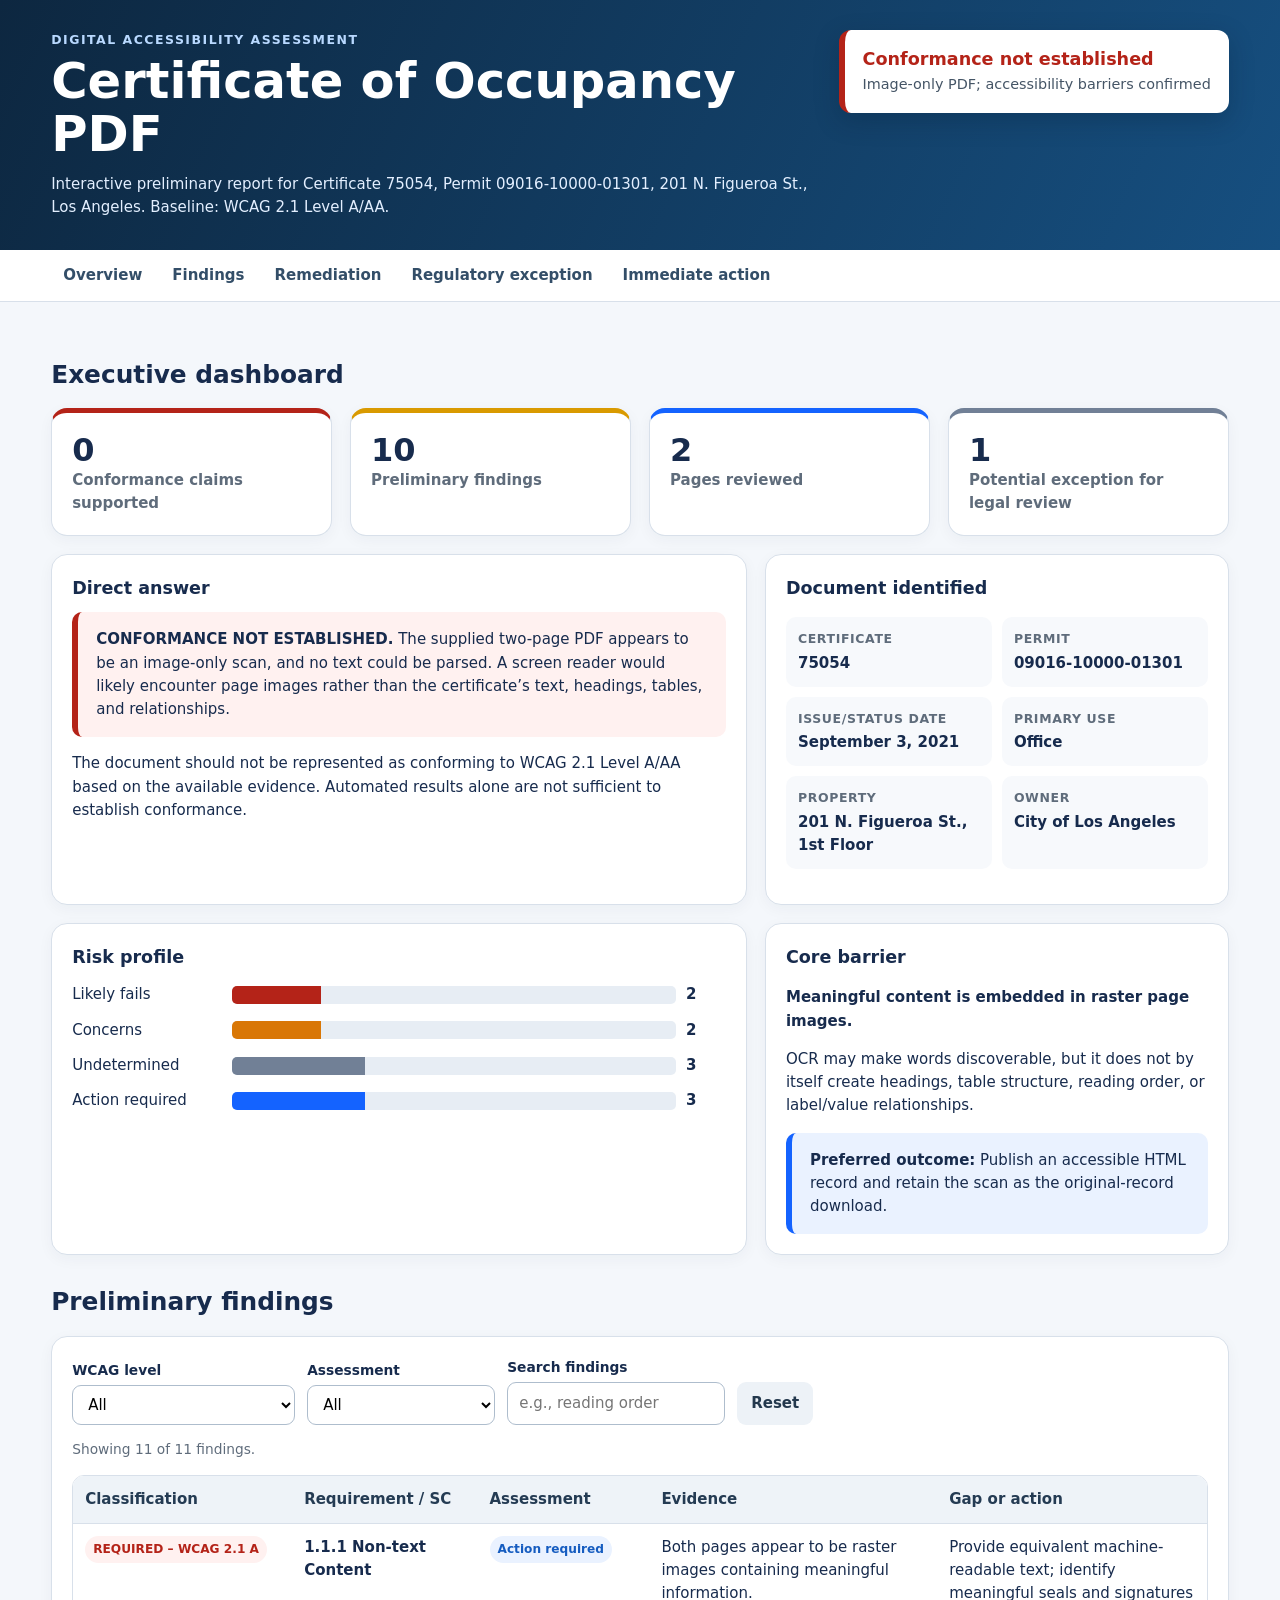
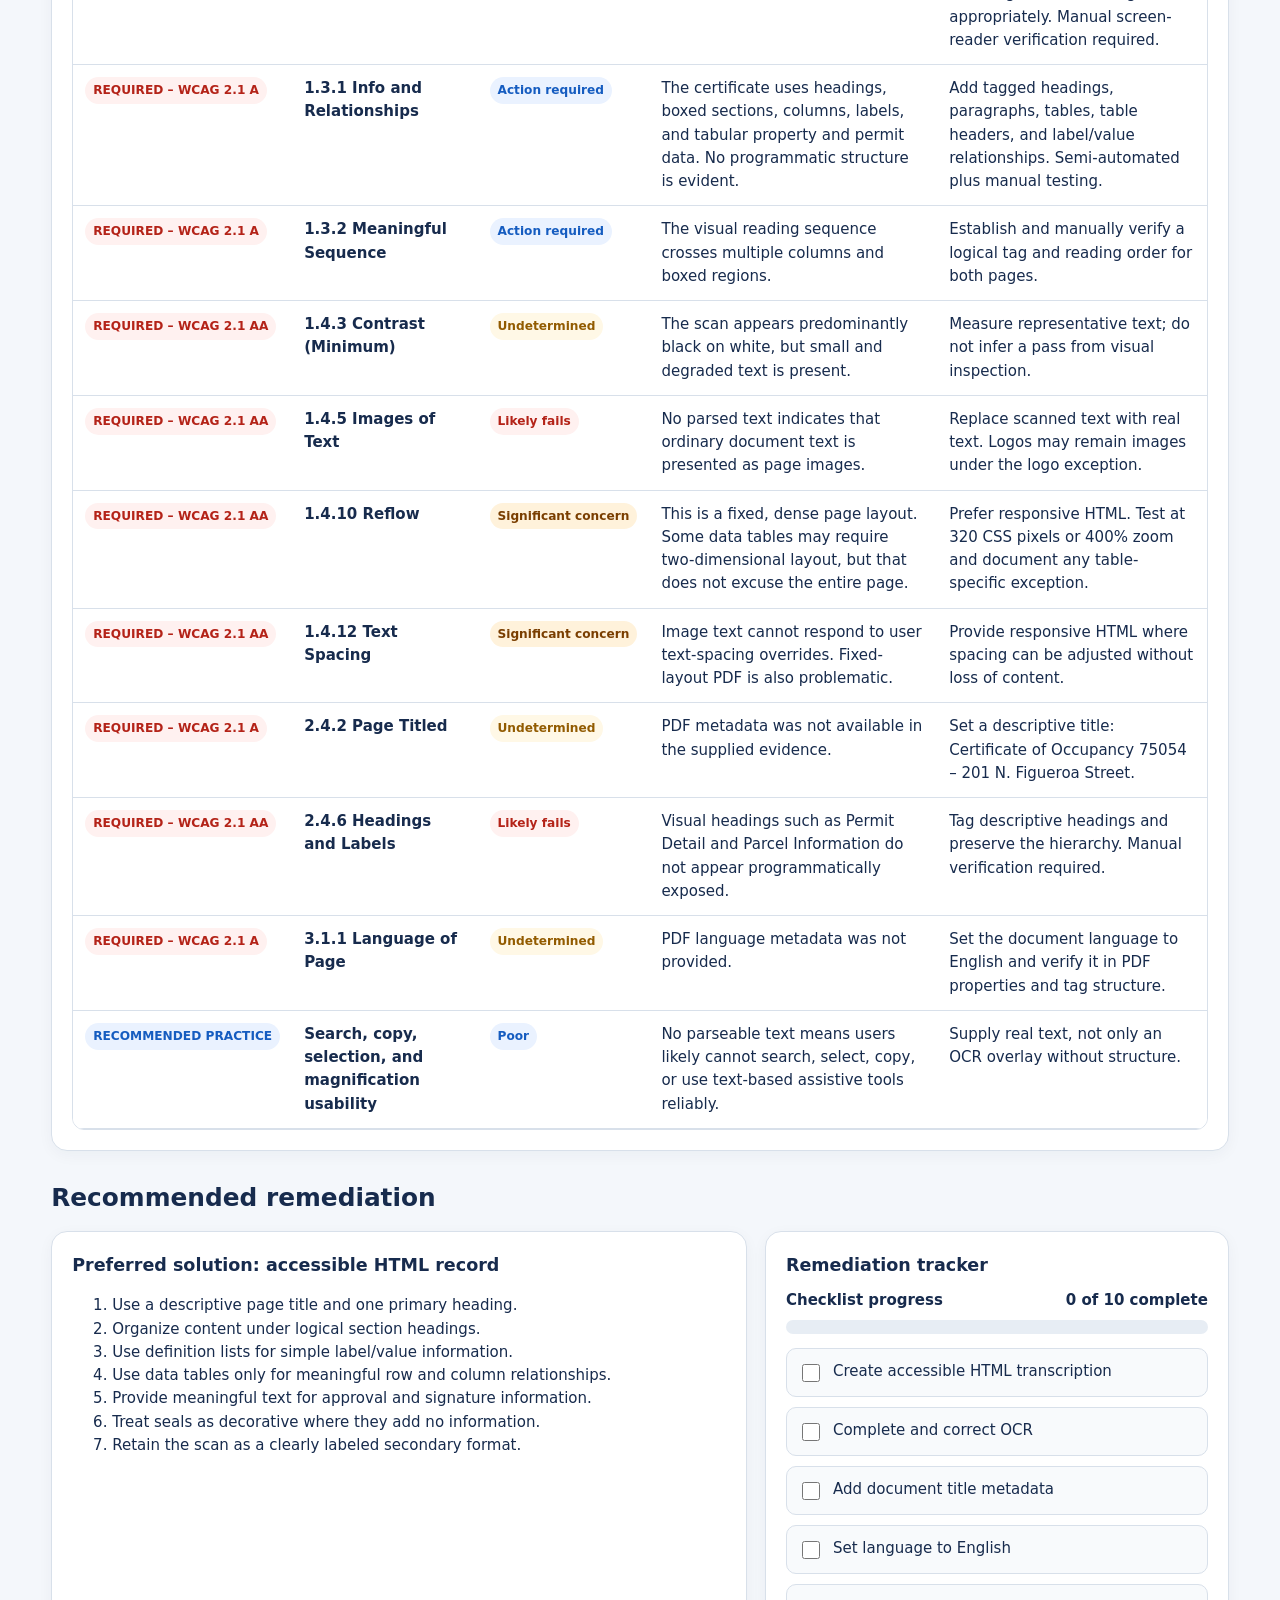
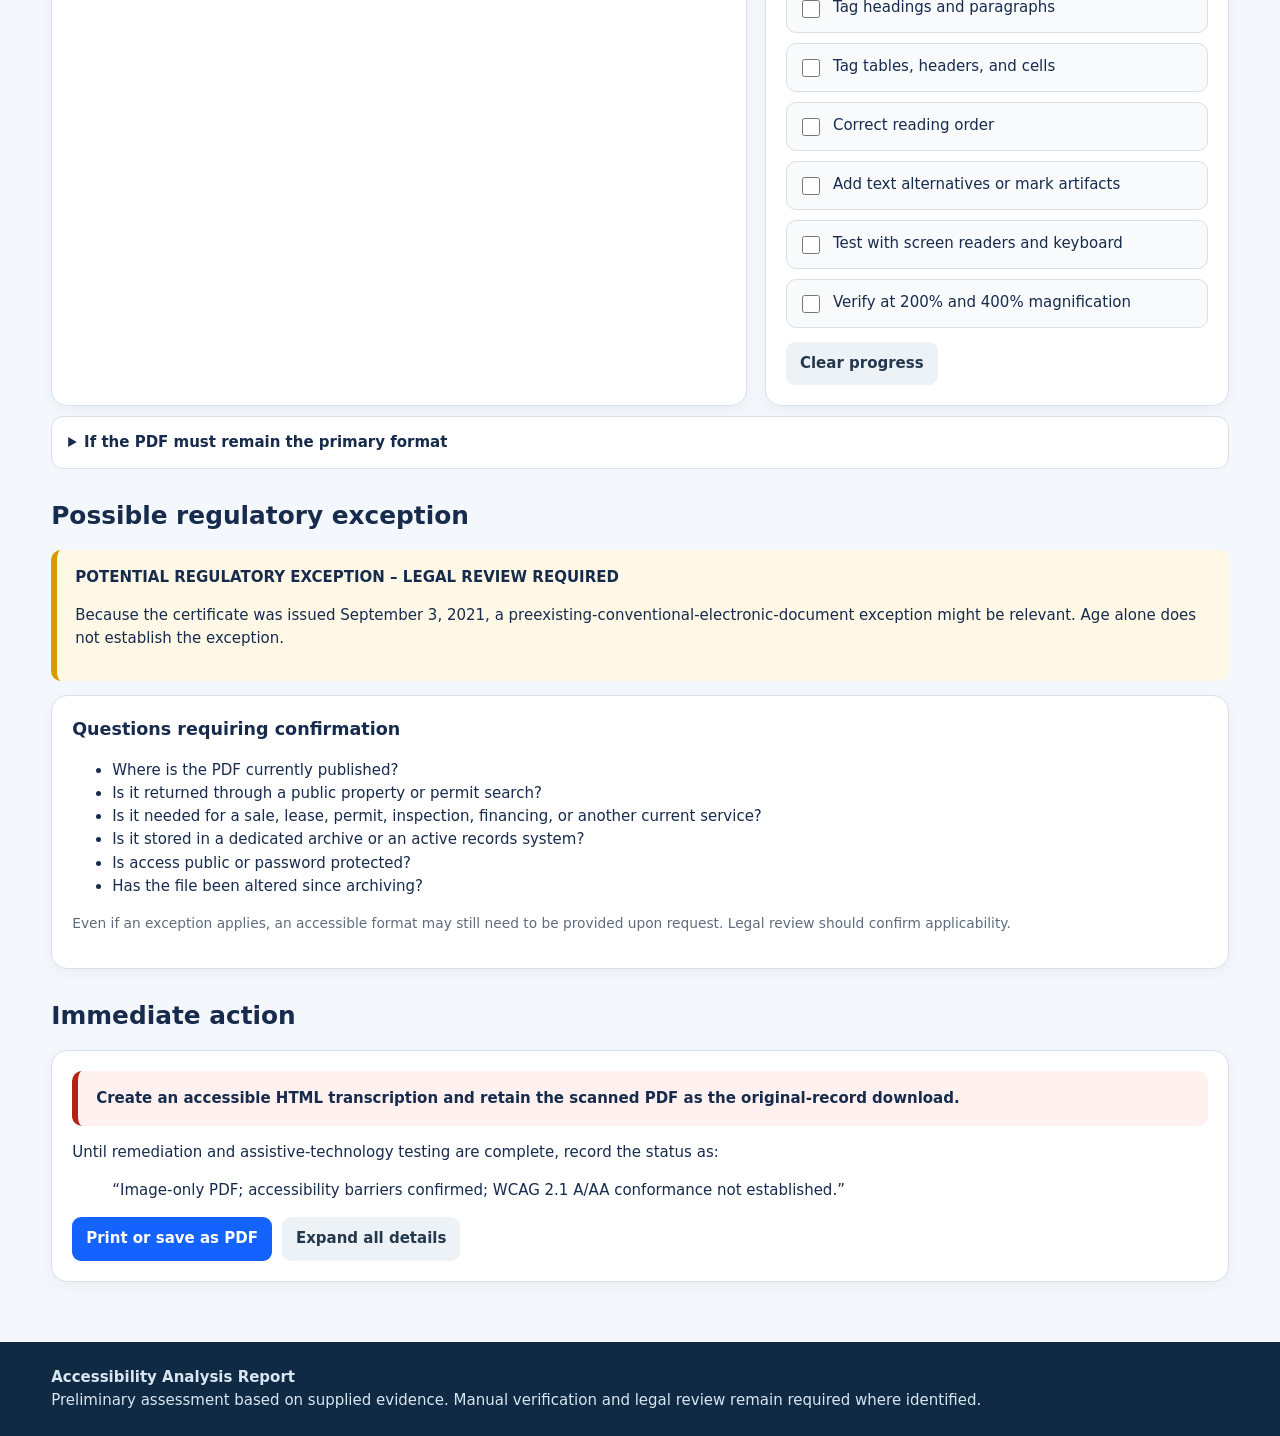
==== accessibility_dashboard.html @ ee46f67f "Add accessibility dashboard HTML template" ====
<!DOCTYPE html>
<html lang="en">
<head>
<meta charset="utf-8">
<meta name="viewport" content="width=device-width, initial-scale=1">
<title>Accessibility Analysis | Certificate of Occupancy 75054</title>
<style>
:root{--navy:#102a43;--blue:#1463ff;--sky:#eaf2ff;--red:#b42318;--redbg:#fff1f0;--amber:#925b00;--amberbg:#fff8e6;--green:#067647;--greenbg:#ecfdf3;--ink:#172b4d;--muted:#5f6c7b;--line:#d8e0ea;--bg:#f4f7fb;--card:#fff;--focus:#ffbf47}
*{box-sizing:border-box}html{scroll-behavior:smooth}body{margin:0;font:15px/1.55 system-ui,-apple-system,"Segoe UI",Roboto,Arial,sans-serif;color:var(--ink);background:var(--bg)}
a{color:var(--blue)}button,select,input{font:inherit}button:focus-visible,select:focus-visible,input:focus-visible,a:focus-visible,summary:focus-visible{outline:3px solid var(--focus);outline-offset:3px}
.skip{position:absolute;left:-9999px;top:8px;background:#fff;padding:10px;z-index:99}.skip:focus{left:8px}
header{background:linear-gradient(115deg,#0d2740,#164f80);color:#fff;padding:30px clamp(18px,4vw,58px)}
.header-grid{display:grid;grid-template-columns:1fr auto;gap:24px;align-items:start;max-width:1400px;margin:auto}.eyebrow{text-transform:uppercase;letter-spacing:.12em;font-weight:700;font-size:.78rem;color:#b9d9ff}h1{font-size:clamp(1.85rem,4vw,3.1rem);line-height:1.08;margin:.35rem 0 .7rem}.subtitle{max-width:820px;color:#e3efff;margin:0}.status{background:#fff;color:var(--red);border-left:6px solid var(--red);border-radius:12px;padding:16px 18px;min-width:270px;box-shadow:0 8px 24px #001a3340}.status strong{display:block;font-size:1.1rem}.status span{color:#455566;font-size:.9rem}
nav{position:sticky;top:0;z-index:10;background:#fff;border-bottom:1px solid var(--line);padding:0 clamp(18px,4vw,58px);overflow:auto;white-space:nowrap}nav .inner{max-width:1400px;margin:auto;display:flex;gap:6px}nav a{display:inline-block;padding:14px 12px;text-decoration:none;font-weight:650;color:#334e68}nav a:hover{background:var(--sky)}
main{max-width:1400px;margin:auto;padding:26px clamp(18px,4vw,58px) 60px}.grid{display:grid;gap:18px}.kpis{grid-template-columns:repeat(4,minmax(0,1fr))}.card{background:var(--card);border:1px solid var(--line);border-radius:16px;padding:20px;box-shadow:0 4px 15px #16324f0b}.kpi .value{font-size:2rem;font-weight:800;line-height:1.1}.kpi .label{color:var(--muted);font-weight:650}.kpi.danger{border-top:5px solid var(--red)}.kpi.warn{border-top:5px solid #d99a00}.kpi.info{border-top:5px solid var(--blue)}.kpi.neutral{border-top:5px solid #718096}
section{scroll-margin-top:70px;margin-top:28px}h2{font-size:1.55rem;margin:0 0 14px}h3{margin:0 0 10px}.two{grid-template-columns:1.2fr .8fr}.meta{display:grid;grid-template-columns:repeat(2,minmax(0,1fr));gap:10px}.meta div{background:#f7f9fc;padding:12px;border-radius:10px}.meta dt{font-size:.78rem;color:var(--muted);text-transform:uppercase;letter-spacing:.05em;font-weight:700}.meta dd{margin:3px 0 0;font-weight:650}
.alert{border-left:6px solid;padding:16px 18px;border-radius:10px}.alert-danger{border-color:var(--red);background:var(--redbg)}.alert-warn{border-color:#d99a00;background:var(--amberbg)}.alert-info{border-color:var(--blue);background:var(--sky)}
.controls{display:flex;gap:12px;flex-wrap:wrap;align-items:end;margin-bottom:14px}.control{display:grid;gap:4px}.control label{font-weight:700;font-size:.86rem}.control select,.control input{border:1px solid #aebdcd;border-radius:9px;padding:9px 11px;background:#fff}.btn{border:0;border-radius:9px;padding:10px 14px;font-weight:700;cursor:pointer}.btn-primary{background:var(--blue);color:#fff}.btn-light{background:#edf2f7;color:#23384d}.btn:hover{filter:brightness(.96)}
.table-wrap{overflow:auto;border:1px solid var(--line);border-radius:12px}table{border-collapse:collapse;width:100%;min-width:920px;background:#fff}th,td{text-align:left;vertical-align:top;padding:12px;border-bottom:1px solid var(--line)}th{background:#eef3f8;color:#243b53;position:sticky;top:0}tr:hover td{background:#f9fbfd}.badge{display:inline-block;padding:4px 8px;border-radius:999px;font-weight:750;font-size:.76rem;white-space:nowrap}.required{color:var(--red);background:var(--redbg)}.undetermined{color:var(--amber);background:var(--amberbg)}.concern{color:#7a3e00;background:#fff2db}.manual{color:#155cc0;background:#eaf2ff}
.meter{height:14px;background:#e7edf4;border-radius:999px;overflow:hidden}.meter span{display:block;height:100%;background:linear-gradient(90deg,#b42318,#ff8a65);width:0;transition:width .6s ease}.legend{display:flex;gap:12px;flex-wrap:wrap;color:var(--muted);font-size:.85rem;margin-top:8px}.dot{width:10px;height:10px;border-radius:50%;display:inline-block;margin-right:4px}.bar-row{display:grid;grid-template-columns:150px 1fr 40px;gap:10px;align-items:center;margin:12px 0}.bar{height:18px;background:#e7edf4;border-radius:5px;overflow:hidden}.bar i{display:block;height:100%;background:#1463ff}
details{border:1px solid var(--line);border-radius:12px;background:#fff;margin:10px 0}summary{padding:14px 16px;font-weight:750;cursor:pointer}details>div{padding:0 16px 16px}.checklist{display:grid;gap:10px}.check{display:flex;gap:10px;align-items:flex-start;background:#f8fafc;border:1px solid var(--line);border-radius:10px;padding:11px}.check input{margin-top:4px;width:18px;height:18px}.check.done{background:var(--greenbg);border-color:#83d6ad}.progress-line{display:flex;justify-content:space-between;font-weight:700;margin-bottom:7px}.actions{display:flex;gap:10px;flex-wrap:wrap;margin-top:14px}.screen-reader{position:absolute;width:1px;height:1px;padding:0;margin:-1px;overflow:hidden;clip:rect(0,0,0,0);white-space:nowrap;border:0}
footer{background:#102a43;color:#d8e6f3;padding:24px clamp(18px,4vw,58px)}footer div{max-width:1400px;margin:auto}.small{font-size:.86rem;color:var(--muted)}
@media(max-width:900px){.kpis,.two{grid-template-columns:1fr 1fr}.header-grid{grid-template-columns:1fr}.status{min-width:0}.meta{grid-template-columns:1fr}}@media(max-width:580px){.kpis,.two{grid-template-columns:1fr}.bar-row{grid-template-columns:110px 1fr 30px}}
@media print{nav,.controls,.actions,.skip{display:none!important}body{background:#fff}.card{box-shadow:none;break-inside:avoid}header{background:#fff;color:#000;padding:18px 0;border-bottom:2px solid #000}.subtitle,.eyebrow{color:#333}.status{box-shadow:none}.table-wrap{overflow:visible}table{min-width:0;font-size:10px}main{padding:10px 0}details>div{display:block!important}details{break-inside:avoid}footer{background:#fff;color:#333;padding:10px 0}}
</style>
</head>
<body>
<a class="skip" href="#main">Skip to main content</a>
<header><div class="header-grid"><div><div class="eyebrow">Digital Accessibility Assessment</div><h1>Certificate of Occupancy PDF</h1><p class="subtitle">Interactive preliminary report for Certificate 75054, Permit 09016-10000-01301, 201 N. Figueroa St., Los Angeles. Baseline: WCAG 2.1 Level A/AA.</p></div><div class="status" role="status" aria-label="Conformance status"><strong>Conformance not established</strong><span>Image-only PDF; accessibility barriers confirmed</span></div></div></header>
<nav aria-label="Report sections"><div class="inner"><a href="#overview">Overview</a><a href="#findings">Findings</a><a href="#remediation">Remediation</a><a href="#exception">Regulatory exception</a><a href="#actions">Immediate action</a></div></nav>
<main id="main">
<section id="overview" aria-labelledby="overview-title"><h2 id="overview-title">Executive dashboard</h2>
<div class="grid kpis"><article class="card kpi danger"><div class="value">0</div><div class="label">Conformance claims supported</div></article><article class="card kpi warn"><div class="value">10</div><div class="label">Preliminary findings</div></article><article class="card kpi info"><div class="value">2</div><div class="label">Pages reviewed</div></article><article class="card kpi neutral"><div class="value">1</div><div class="label">Potential exception for legal review</div></article></div>
<div class="grid two" style="margin-top:18px"><article class="card"><h3>Direct answer</h3><div class="alert alert-danger"><strong>CONFORMANCE NOT ESTABLISHED.</strong> The supplied two-page PDF appears to be an image-only scan, and no text could be parsed. A screen reader would likely encounter page images rather than the certificate’s text, headings, tables, and relationships.</div><p>The document should not be represented as conforming to WCAG 2.1 Level A/AA based on the available evidence. Automated results alone are not sufficient to establish conformance.</p></article>
<article class="card"><h3>Document identified</h3><dl class="meta"><div><dt>Certificate</dt><dd>75054</dd></div><div><dt>Permit</dt><dd>09016-10000-01301</dd></div><div><dt>Issue/status date</dt><dd>September 3, 2021</dd></div><div><dt>Primary use</dt><dd>Office</dd></div><div><dt>Property</dt><dd>201 N. Figueroa St., 1st Floor</dd></div><div><dt>Owner</dt><dd>City of Los Angeles</dd></div></dl></article></div>
<div class="grid two" style="margin-top:18px"><article class="card"><h3>Risk profile</h3><div class="bar-row"><span>Likely fails</span><div class="bar"><i style="width:20%;background:#b42318"></i></div><b>2</b></div><div class="bar-row"><span>Concerns</span><div class="bar"><i style="width:20%;background:#d97706"></i></div><b>2</b></div><div class="bar-row"><span>Undetermined</span><div class="bar"><i style="width:30%;background:#718096"></i></div><b>3</b></div><div class="bar-row"><span>Action required</span><div class="bar"><i style="width:30%;background:#1463ff"></i></div><b>3</b></div></article><article class="card"><h3>Core barrier</h3><p><strong>Meaningful content is embedded in raster page images.</strong></p><p>OCR may make words discoverable, but it does not by itself create headings, table structure, reading order, or label/value relationships.</p><div class="alert alert-info"><strong>Preferred outcome:</strong> Publish an accessible HTML record and retain the scan as the original-record download.</div></article></div></section>

<section id="findings" aria-labelledby="findings-title"><h2 id="findings-title">Preliminary findings</h2><div class="card"><div class="controls"><div class="control"><label for="level">WCAG level</label><select id="level"><option value="all">All</option><option value="A">Level A</option><option value="AA">Level AA</option><option value="practice">Recommended practice</option></select></div><div class="control"><label for="statusFilter">Assessment</label><select id="statusFilter"><option value="all">All</option><option value="Likely fails">Likely fails</option><option value="Significant concern">Significant concern</option><option value="Undetermined">Undetermined</option><option value="Action required">Action required</option><option value="Poor">Poor</option></select></div><div class="control"><label for="search">Search findings</label><input id="search" type="search" placeholder="e.g., reading order"></div><button class="btn btn-light" id="resetFilters">Reset</button></div><p id="resultCount" aria-live="polite" class="small"></p><div class="table-wrap"><table><caption class="screen-reader">Accessibility requirements and preliminary findings</caption><thead><tr><th scope="col">Classification</th><th scope="col">Requirement / SC</th><th scope="col">Assessment</th><th scope="col">Evidence</th><th scope="col">Gap or action</th></tr></thead><tbody id="findingsBody"></tbody></table></div></div></section>

<section id="remediation" aria-labelledby="remediation-title"><h2 id="remediation-title">Recommended remediation</h2><div class="grid two"><article class="card"><h3>Preferred solution: accessible HTML record</h3><ol><li>Use a descriptive page title and one primary heading.</li><li>Organize content under logical section headings.</li><li>Use definition lists for simple label/value information.</li><li>Use data tables only for meaningful row and column relationships.</li><li>Provide meaningful text for approval and signature information.</li><li>Treat seals as decorative where they add no information.</li><li>Retain the scan as a clearly labeled secondary format.</li></ol></article><article class="card"><h3>Remediation tracker</h3><div class="progress-line"><span>Checklist progress</span><span id="progressText">0 of 10 complete</span></div><div class="meter" aria-hidden="true"><span id="progressBar"></span></div><div class="checklist" id="checklist" style="margin-top:14px"></div><div class="actions"><button class="btn btn-light" id="clearChecks">Clear progress</button></div></article></div>
<details><summary>If the PDF must remain the primary format</summary><div><ul><li>Run high-quality OCR and correct every recognition error.</li><li>Tag the PDF from the document root, including headings, paragraphs, tables, headers, and cells.</li><li>Define and manually verify reading order across columns and boxes.</li><li>Set the document title and English language metadata.</li><li>Mark decorative graphics as artifacts and provide alternatives for meaningful graphics.</li><li>Test with Acrobat accessibility tools, NVDA, JAWS where available, keyboard inspection, and 200% and 400% magnification.</li><li>Compare all exposed text against the visible certificate.</li></ul><div class="alert alert-warn"><strong>OCR alone is not remediation.</strong> Structure, relationships, and reading order still require correction and manual verification.</div></div></details>
</section>

<section id="exception" aria-labelledby="exception-title"><h2 id="exception-title">Possible regulatory exception</h2><div class="alert alert-warn"><strong>POTENTIAL REGULATORY EXCEPTION – LEGAL REVIEW REQUIRED</strong><p>Because the certificate was issued September 3, 2021, a preexisting-conventional-electronic-document exception might be relevant. Age alone does not establish the exception.</p></div><div class="card" style="margin-top:14px"><h3>Questions requiring confirmation</h3><ul><li>Where is the PDF currently published?</li><li>Is it returned through a public property or permit search?</li><li>Is it needed for a sale, lease, permit, inspection, financing, or another current service?</li><li>Is it stored in a dedicated archive or an active records system?</li><li>Is access public or password protected?</li><li>Has the file been altered since archiving?</li></ul><p class="small">Even if an exception applies, an accessible format may still need to be provided upon request. Legal review should confirm applicability.</p></div></section>

<section id="actions" aria-labelledby="actions-title"><h2 id="actions-title">Immediate action</h2><div class="card"><div class="alert alert-danger"><strong>Create an accessible HTML transcription and retain the scanned PDF as the original-record download.</strong></div><p>Until remediation and assistive-technology testing are complete, record the status as:</p><blockquote>“Image-only PDF; accessibility barriers confirmed; WCAG 2.1 A/AA conformance not established.”</blockquote><div class="actions"><button class="btn btn-primary" onclick="window.print()">Print or save as PDF</button><button class="btn btn-light" id="expandAll">Expand all details</button></div></div></section>
</main>
<footer><div><strong>Accessibility Analysis Report</strong><br><span>Preliminary assessment based on supplied evidence. Manual verification and legal review remain required where identified.</span></div></footer>
<script>
const findings=[
{level:'A',classification:'REQUIRED – WCAG 2.1 A',sc:'1.1.1 Non-text Content',status:'Action required',evidence:'Both pages appear to be raster images containing meaningful information.',action:'Provide equivalent machine-readable text; identify meaningful seals and signatures appropriately. Manual screen-reader verification required.'},
{level:'A',classification:'REQUIRED – WCAG 2.1 A',sc:'1.3.1 Info and Relationships',status:'Action required',evidence:'The certificate uses headings, boxed sections, columns, labels, and tabular property and permit data. No programmatic structure is evident.',action:'Add tagged headings, paragraphs, tables, table headers, and label/value relationships. Semi-automated plus manual testing.'},
{level:'A',classification:'REQUIRED – WCAG 2.1 A',sc:'1.3.2 Meaningful Sequence',status:'Action required',evidence:'The visual reading sequence crosses multiple columns and boxed regions.',action:'Establish and manually verify a logical tag and reading order for both pages.'},
{level:'AA',classification:'REQUIRED – WCAG 2.1 AA',sc:'1.4.3 Contrast (Minimum)',status:'Undetermined',evidence:'The scan appears predominantly black on white, but small and degraded text is present.',action:'Measure representative text; do not infer a pass from visual inspection.'},
{level:'AA',classification:'REQUIRED – WCAG 2.1 AA',sc:'1.4.5 Images of Text',status:'Likely fails',evidence:'No parsed text indicates that ordinary document text is presented as page images.',action:'Replace scanned text with real text. Logos may remain images under the logo exception.'},
{level:'AA',classification:'REQUIRED – WCAG 2.1 AA',sc:'1.4.10 Reflow',status:'Significant concern',evidence:'This is a fixed, dense page layout. Some data tables may require two-dimensional layout, but that does not excuse the entire page.',action:'Prefer responsive HTML. Test at 320 CSS pixels or 400% zoom and document any table-specific exception.'},
{level:'AA',classification:'REQUIRED – WCAG 2.1 AA',sc:'1.4.12 Text Spacing',status:'Significant concern',evidence:'Image text cannot respond to user text-spacing overrides. Fixed-layout PDF is also problematic.',action:'Provide responsive HTML where spacing can be adjusted without loss of content.'},
{level:'A',classification:'REQUIRED – WCAG 2.1 A',sc:'2.4.2 Page Titled',status:'Undetermined',evidence:'PDF metadata was not available in the supplied evidence.',action:'Set a descriptive title: Certificate of Occupancy 75054 – 201 N. Figueroa Street.'},
{level:'AA',classification:'REQUIRED – WCAG 2.1 AA',sc:'2.4.6 Headings and Labels',status:'Likely fails',evidence:'Visual headings such as Permit Detail and Parcel Information do not appear programmatically exposed.',action:'Tag descriptive headings and preserve the hierarchy. Manual verification required.'},
{level:'A',classification:'REQUIRED – WCAG 2.1 A',sc:'3.1.1 Language of Page',status:'Undetermined',evidence:'PDF language metadata was not provided.',action:'Set the document language to English and verify it in PDF properties and tag structure.'},
{level:'practice',classification:'RECOMMENDED PRACTICE',sc:'Search, copy, selection, and magnification usability',status:'Poor',evidence:'No parseable text means users likely cannot search, select, copy, or use text-based assistive tools reliably.',action:'Supply real text, not only an OCR overlay without structure.'}
];
function badgeClass(s){return s==='Likely fails'?'required':s==='Undetermined'?'undetermined':s==='Significant concern'?'concern':'manual'}
function render(){const l=document.getElementById('level').value,s=document.getElementById('statusFilter').value,q=document.getElementById('search').value.toLowerCase();const rows=findings.filter(x=>(l==='all'||x.level===l)&&(s==='all'||x.status===s)&&Object.values(x).join(' ').toLowerCase().includes(q));document.getElementById('findingsBody').innerHTML=rows.map(x=>`<tr><td><span class="badge ${x.level==='practice'?'manual':'required'}">${x.classification}</span></td><td><strong>${x.sc}</strong></td><td><span class="badge ${badgeClass(x.status)}">${x.status}</span></td><td>${x.evidence}</td><td>${x.action}</td></tr>`).join('');document.getElementById('resultCount').textContent=`Showing ${rows.length} of ${findings.length} findings.`}
['level','statusFilter','search'].forEach(id=>document.getElementById(id).addEventListener(id==='search'?'input':'change',render));document.getElementById('resetFilters').onclick=()=>{document.getElementById('level').value='all';document.getElementById('statusFilter').value='all';document.getElementById('search').value='';render()};
const tasks=['Create accessible HTML transcription','Complete and correct OCR','Add document title metadata','Set language to English','Tag headings and paragraphs','Tag tables, headers, and cells','Correct reading order','Add text alternatives or mark artifacts','Test with screen readers and keyboard','Verify at 200% and 400% magnification'];
const saved=JSON.parse(localStorage.getItem('a11yChecklist75054')||'[]');const cl=document.getElementById('checklist');tasks.forEach((t,i)=>{const label=document.createElement('label');label.className='check';label.innerHTML=`<input type="checkbox" data-i="${i}" ${saved.includes(i)?'checked':''}><span>${t}</span>`;cl.appendChild(label)});
function updateProgress(){const checked=[...cl.querySelectorAll('input:checked')].map(x=>+x.dataset.i);localStorage.setItem('a11yChecklist75054',JSON.stringify(checked));cl.querySelectorAll('.check').forEach(x=>x.classList.toggle('done',x.querySelector('input').checked));document.getElementById('progressText').textContent=`${checked.length} of ${tasks.length} complete`;document.getElementById('progressBar').style.width=`${checked.length/tasks.length*100}%`}
cl.addEventListener('change',updateProgress);document.getElementById('clearChecks').onclick=()=>{cl.querySelectorAll('input').forEach(x=>x.checked=false);updateProgress()};document.getElementById('expandAll').onclick=()=>document.querySelectorAll('details').forEach(x=>x.open=true);render();updateProgress();
</script>
</body>
</html>
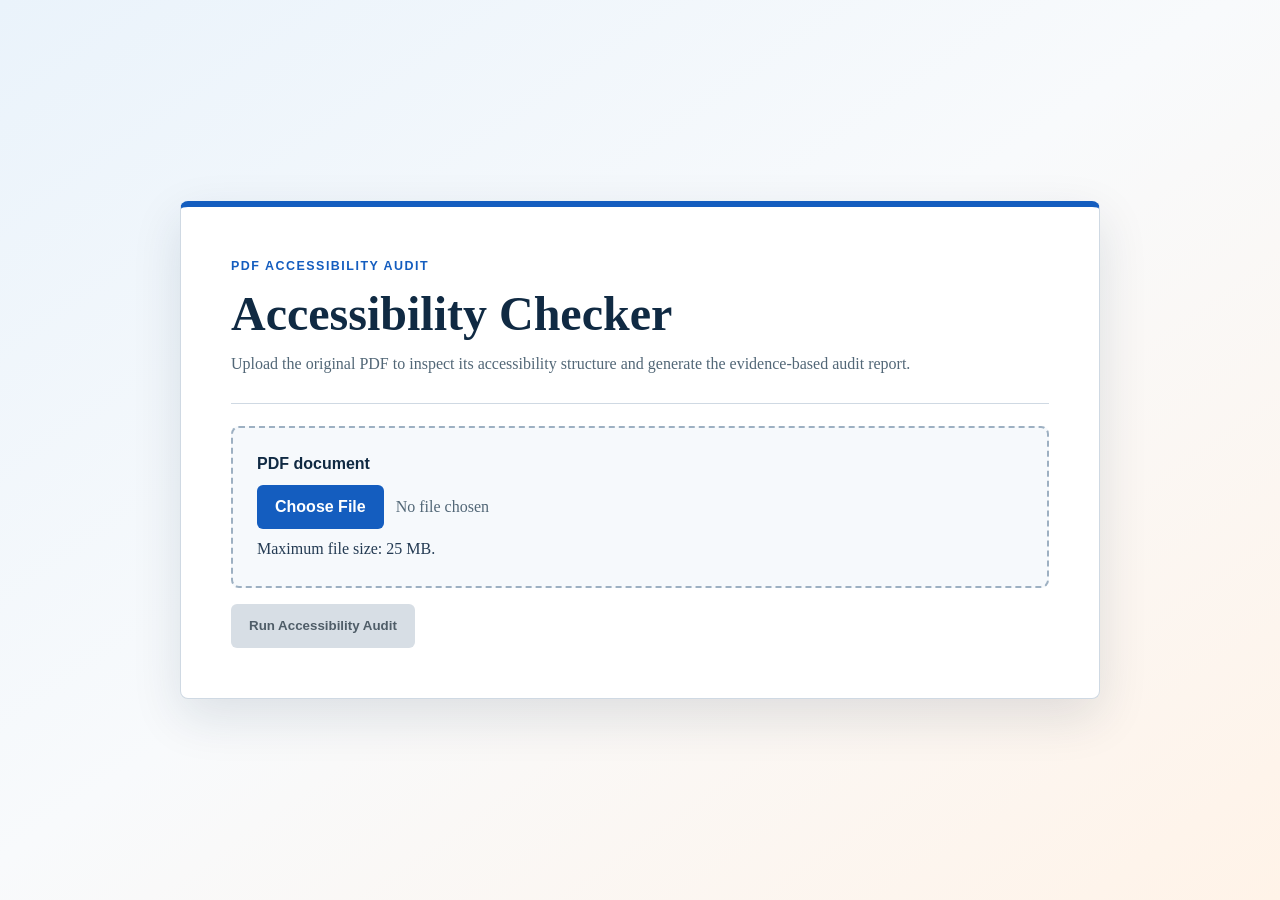
==== commit 7114a3b8: "Refactor Foundry client and audit process; enhance frontend report handling - Updated Foundry client" ====
--- a/accessibility_dashboard.html
+++ b/accessibility_dashboard.html
@@ -1,72 +1,366 @@
-<!DOCTYPE html>
+<!doctype html>
 <html lang="en">
 <head>
-<meta charset="utf-8">
-<meta name="viewport" content="width=device-width, initial-scale=1">
-<title>Accessibility Analysis | Certificate of Occupancy 75054</title>
-<style>
-:root{--navy:#102a43;--blue:#1463ff;--sky:#eaf2ff;--red:#b42318;--redbg:#fff1f0;--amber:#925b00;--amberbg:#fff8e6;--green:#067647;--greenbg:#ecfdf3;--ink:#172b4d;--muted:#5f6c7b;--line:#d8e0ea;--bg:#f4f7fb;--card:#fff;--focus:#ffbf47}
-*{box-sizing:border-box}html{scroll-behavior:smooth}body{margin:0;font:15px/1.55 system-ui,-apple-system,"Segoe UI",Roboto,Arial,sans-serif;color:var(--ink);background:var(--bg)}
-a{color:var(--blue)}button,select,input{font:inherit}button:focus-visible,select:focus-visible,input:focus-visible,a:focus-visible,summary:focus-visible{outline:3px solid var(--focus);outline-offset:3px}
-.skip{position:absolute;left:-9999px;top:8px;background:#fff;padding:10px;z-index:99}.skip:focus{left:8px}
-header{background:linear-gradient(115deg,#0d2740,#164f80);color:#fff;padding:30px clamp(18px,4vw,58px)}
-.header-grid{display:grid;grid-template-columns:1fr auto;gap:24px;align-items:start;max-width:1400px;margin:auto}.eyebrow{text-transform:uppercase;letter-spacing:.12em;font-weight:700;font-size:.78rem;color:#b9d9ff}h1{font-size:clamp(1.85rem,4vw,3.1rem);line-height:1.08;margin:.35rem 0 .7rem}.subtitle{max-width:820px;color:#e3efff;margin:0}.status{background:#fff;color:var(--red);border-left:6px solid var(--red);border-radius:12px;padding:16px 18px;min-width:270px;box-shadow:0 8px 24px #001a3340}.status strong{display:block;font-size:1.1rem}.status span{color:#455566;font-size:.9rem}
-nav{position:sticky;top:0;z-index:10;background:#fff;border-bottom:1px solid var(--line);padding:0 clamp(18px,4vw,58px);overflow:auto;white-space:nowrap}nav .inner{max-width:1400px;margin:auto;display:flex;gap:6px}nav a{display:inline-block;padding:14px 12px;text-decoration:none;font-weight:650;color:#334e68}nav a:hover{background:var(--sky)}
-main{max-width:1400px;margin:auto;padding:26px clamp(18px,4vw,58px) 60px}.grid{display:grid;gap:18px}.kpis{grid-template-columns:repeat(4,minmax(0,1fr))}.card{background:var(--card);border:1px solid var(--line);border-radius:16px;padding:20px;box-shadow:0 4px 15px #16324f0b}.kpi .value{font-size:2rem;font-weight:800;line-height:1.1}.kpi .label{color:var(--muted);font-weight:650}.kpi.danger{border-top:5px solid var(--red)}.kpi.warn{border-top:5px solid #d99a00}.kpi.info{border-top:5px solid var(--blue)}.kpi.neutral{border-top:5px solid #718096}
-section{scroll-margin-top:70px;margin-top:28px}h2{font-size:1.55rem;margin:0 0 14px}h3{margin:0 0 10px}.two{grid-template-columns:1.2fr .8fr}.meta{display:grid;grid-template-columns:repeat(2,minmax(0,1fr));gap:10px}.meta div{background:#f7f9fc;padding:12px;border-radius:10px}.meta dt{font-size:.78rem;color:var(--muted);text-transform:uppercase;letter-spacing:.05em;font-weight:700}.meta dd{margin:3px 0 0;font-weight:650}
-.alert{border-left:6px solid;padding:16px 18px;border-radius:10px}.alert-danger{border-color:var(--red);background:var(--redbg)}.alert-warn{border-color:#d99a00;background:var(--amberbg)}.alert-info{border-color:var(--blue);background:var(--sky)}
-.controls{display:flex;gap:12px;flex-wrap:wrap;align-items:end;margin-bottom:14px}.control{display:grid;gap:4px}.control label{font-weight:700;font-size:.86rem}.control select,.control input{border:1px solid #aebdcd;border-radius:9px;padding:9px 11px;background:#fff}.btn{border:0;border-radius:9px;padding:10px 14px;font-weight:700;cursor:pointer}.btn-primary{background:var(--blue);color:#fff}.btn-light{background:#edf2f7;color:#23384d}.btn:hover{filter:brightness(.96)}
-.table-wrap{overflow:auto;border:1px solid var(--line);border-radius:12px}table{border-collapse:collapse;width:100%;min-width:920px;background:#fff}th,td{text-align:left;vertical-align:top;padding:12px;border-bottom:1px solid var(--line)}th{background:#eef3f8;color:#243b53;position:sticky;top:0}tr:hover td{background:#f9fbfd}.badge{display:inline-block;padding:4px 8px;border-radius:999px;font-weight:750;font-size:.76rem;white-space:nowrap}.required{color:var(--red);background:var(--redbg)}.undetermined{color:var(--amber);background:var(--amberbg)}.concern{color:#7a3e00;background:#fff2db}.manual{color:#155cc0;background:#eaf2ff}
-.meter{height:14px;background:#e7edf4;border-radius:999px;overflow:hidden}.meter span{display:block;height:100%;background:linear-gradient(90deg,#b42318,#ff8a65);width:0;transition:width .6s ease}.legend{display:flex;gap:12px;flex-wrap:wrap;color:var(--muted);font-size:.85rem;margin-top:8px}.dot{width:10px;height:10px;border-radius:50%;display:inline-block;margin-right:4px}.bar-row{display:grid;grid-template-columns:150px 1fr 40px;gap:10px;align-items:center;margin:12px 0}.bar{height:18px;background:#e7edf4;border-radius:5px;overflow:hidden}.bar i{display:block;height:100%;background:#1463ff}
-details{border:1px solid var(--line);border-radius:12px;background:#fff;margin:10px 0}summary{padding:14px 16px;font-weight:750;cursor:pointer}details>div{padding:0 16px 16px}.checklist{display:grid;gap:10px}.check{display:flex;gap:10px;align-items:flex-start;background:#f8fafc;border:1px solid var(--line);border-radius:10px;padding:11px}.check input{margin-top:4px;width:18px;height:18px}.check.done{background:var(--greenbg);border-color:#83d6ad}.progress-line{display:flex;justify-content:space-between;font-weight:700;margin-bottom:7px}.actions{display:flex;gap:10px;flex-wrap:wrap;margin-top:14px}.screen-reader{position:absolute;width:1px;height:1px;padding:0;margin:-1px;overflow:hidden;clip:rect(0,0,0,0);white-space:nowrap;border:0}
-footer{background:#102a43;color:#d8e6f3;padding:24px clamp(18px,4vw,58px)}footer div{max-width:1400px;margin:auto}.small{font-size:.86rem;color:var(--muted)}
-@media(max-width:900px){.kpis,.two{grid-template-columns:1fr 1fr}.header-grid{grid-template-columns:1fr}.status{min-width:0}.meta{grid-template-columns:1fr}}@media(max-width:580px){.kpis,.two{grid-template-columns:1fr}.bar-row{grid-template-columns:110px 1fr 30px}}
-@media print{nav,.controls,.actions,.skip{display:none!important}body{background:#fff}.card{box-shadow:none;break-inside:avoid}header{background:#fff;color:#000;padding:18px 0;border-bottom:2px solid #000}.subtitle,.eyebrow{color:#333}.status{box-shadow:none}.table-wrap{overflow:visible}table{min-width:0;font-size:10px}main{padding:10px 0}details>div{display:block!important}details{break-inside:avoid}footer{background:#fff;color:#333;padding:10px 0}}
-</style>
+  <meta charset="utf-8">
+  <meta name="viewport" content="width=device-width, initial-scale=1">
+  <meta name="description" content="Upload a PDF and review its accessibility audit report">
+  <title>PDF Accessibility Audit</title>
+  <style>
+    :root {
+      --navy: #102a43;
+      --ink: #243b53;
+      --muted: #526777;
+      --line: #cfd9e3;
+      --amber: #8a5700;
+      --amber-bg: #fff6df;
+      --focus: #1463ff;
+      --blue: #145dbf;
+      --green: #087443;
+      --red: #b42318;
+      --red-bg: #fff1f0;
+    }
+
+    * {
+      box-sizing: border-box;
+    }
+
+    body {
+      min-height: 100vh;
+      margin: 0;
+      color: var(--ink);
+      background: linear-gradient(145deg, #eaf3fb 0%, #f8fafc 48%, #fff3e8 100%);
+      font-family: Georgia, "Times New Roman", serif;
+      line-height: 1.55;
+    }
+
+    .skip-link {
+      position: absolute;
+      top: 12px;
+      left: -9999px;
+      z-index: 2;
+      padding: 10px 14px;
+      color: var(--navy);
+      background: #fff;
+      border: 2px solid var(--focus);
+    }
+
+    .skip-link:focus {
+      left: 12px;
+    }
+
+    main {
+      min-height: 100vh;
+      display: grid;
+      place-items: center;
+      padding: clamp(24px, 6vw, 72px);
+    }
+
+    .dashboard {
+      width: min(920px, 100%);
+      padding: clamp(26px, 5vw, 50px);
+      background: #fff;
+      border: 1px solid var(--line);
+      border-top: 6px solid var(--blue);
+      border-radius: 8px;
+      box-shadow: 0 18px 50px rgb(16 42 67 / 12%);
+    }
+
+    .kicker {
+      margin: 0 0 10px;
+      color: var(--blue);
+      font-family: "Trebuchet MS", sans-serif;
+      font-size: 0.78rem;
+      font-weight: 700;
+      letter-spacing: 0.12em;
+      text-transform: uppercase;
+    }
+
+    h1 {
+      margin: 0;
+      color: var(--navy);
+      font-size: clamp(1.8rem, 5vw, 3rem);
+      line-height: 1.12;
+      letter-spacing: 0;
+    }
+
+    .intro {
+      max-width: 680px;
+      margin-top: 12px;
+      color: var(--muted);
+    }
+
+    .audit-form,
+    .report {
+      margin-top: 26px;
+      padding-top: 22px;
+      border-top: 1px solid var(--line);
+    }
+
+    .file-picker {
+      display: grid;
+      gap: 8px;
+      padding: 24px;
+      background: #f6f9fc;
+      border: 2px dashed #9db0c2;
+      border-radius: 8px;
+    }
+
+    .file-picker:focus-within {
+      outline: 3px solid var(--focus);
+      outline-offset: 3px;
+    }
+
+    .file-picker label {
+      color: var(--navy);
+      font-family: "Trebuchet MS", sans-serif;
+      font-weight: 700;
+    }
+
+    input[type="file"] {
+      width: 100%;
+      color: var(--muted);
+      font: inherit;
+    }
+
+    input[type="file"]::file-selector-button,
+    button {
+      min-height: 44px;
+      padding: 10px 16px;
+      color: #fff;
+      background: var(--blue);
+      border: 2px solid transparent;
+      border-radius: 6px;
+      font-family: "Trebuchet MS", sans-serif;
+      font-weight: 700;
+      cursor: pointer;
+    }
+
+    input[type="file"]::file-selector-button {
+      margin-right: 12px;
+    }
+
+    button {
+      margin-top: 16px;
+    }
+
+    button:hover:not(:disabled),
+    input[type="file"]::file-selector-button:hover {
+      background: #0e4d9f;
+    }
+
+    button:disabled {
+      color: #4f5d68;
+      background: #d7dee5;
+      cursor: not-allowed;
+    }
+
+    button:focus-visible,
+    input[type="file"]:focus-visible {
+      outline: 3px solid var(--focus);
+      outline-offset: 3px;
+    }
+
+    .message {
+      margin-top: 16px;
+      padding: 14px 16px;
+      border-left: 5px solid var(--blue);
+      background: #edf5ff;
+    }
+
+    .message.error {
+      color: var(--red);
+      background: var(--red-bg);
+      border-color: var(--red);
+      font-weight: 700;
+    }
+
+    .report-header {
+      display: flex;
+      align-items: start;
+      justify-content: space-between;
+      gap: 16px;
+    }
+
+    .report-file {
+      color: var(--muted);
+      overflow-wrap: anywhere;
+    }
+
+    .report-output {
+      max-height: 70vh;
+      margin: 16px 0 0;
+      padding: 18px;
+      overflow: auto;
+      color: #172b4d;
+      background: #f6f8fa;
+      border: 1px solid var(--line);
+      border-radius: 6px;
+      font: 0.9rem/1.6 "Courier New", monospace;
+      overflow-wrap: anywhere;
+      white-space: pre-wrap;
+    }
+
+    [hidden] {
+      display: none !important;
+    }
+
+    h2 {
+      margin: 0 0 7px;
+      color: var(--navy);
+      font-family: "Trebuchet MS", sans-serif;
+      font-size: 1.05rem;
+      letter-spacing: 0;
+    }
+
+    p {
+      margin: 0;
+    }
+
+    @media print {
+      body {
+        min-height: 0;
+        background: #fff;
+      }
+
+      main {
+        min-height: 0;
+        padding: 0;
+      }
+
+      .dashboard {
+        border: 1px solid #777;
+        box-shadow: none;
+      }
+
+      .skip-link,
+      .audit-form,
+      .print-button {
+        display: none;
+      }
+    }
+  </style>
 </head>
 <body>
-<a class="skip" href="#main">Skip to main content</a>
-<header><div class="header-grid"><div><div class="eyebrow">Digital Accessibility Assessment</div><h1>Certificate of Occupancy PDF</h1><p class="subtitle">Interactive preliminary report for Certificate 75054, Permit 09016-10000-01301, 201 N. Figueroa St., Los Angeles. Baseline: WCAG 2.1 Level A/AA.</p></div><div class="status" role="status" aria-label="Conformance status"><strong>Conformance not established</strong><span>Image-only PDF; accessibility barriers confirmed</span></div></div></header>
-<nav aria-label="Report sections"><div class="inner"><a href="#overview">Overview</a><a href="#findings">Findings</a><a href="#remediation">Remediation</a><a href="#exception">Regulatory exception</a><a href="#actions">Immediate action</a></div></nav>
-<main id="main">
-<section id="overview" aria-labelledby="overview-title"><h2 id="overview-title">Executive dashboard</h2>
-<div class="grid kpis"><article class="card kpi danger"><div class="value">0</div><div class="label">Conformance claims supported</div></article><article class="card kpi warn"><div class="value">10</div><div class="label">Preliminary findings</div></article><article class="card kpi info"><div class="value">2</div><div class="label">Pages reviewed</div></article><article class="card kpi neutral"><div class="value">1</div><div class="label">Potential exception for legal review</div></article></div>
-<div class="grid two" style="margin-top:18px"><article class="card"><h3>Direct answer</h3><div class="alert alert-danger"><strong>CONFORMANCE NOT ESTABLISHED.</strong> The supplied two-page PDF appears to be an image-only scan, and no text could be parsed. A screen reader would likely encounter page images rather than the certificate’s text, headings, tables, and relationships.</div><p>The document should not be represented as conforming to WCAG 2.1 Level A/AA based on the available evidence. Automated results alone are not sufficient to establish conformance.</p></article>
-<article class="card"><h3>Document identified</h3><dl class="meta"><div><dt>Certificate</dt><dd>75054</dd></div><div><dt>Permit</dt><dd>09016-10000-01301</dd></div><div><dt>Issue/status date</dt><dd>September 3, 2021</dd></div><div><dt>Primary use</dt><dd>Office</dd></div><div><dt>Property</dt><dd>201 N. Figueroa St., 1st Floor</dd></div><div><dt>Owner</dt><dd>City of Los Angeles</dd></div></dl></article></div>
-<div class="grid two" style="margin-top:18px"><article class="card"><h3>Risk profile</h3><div class="bar-row"><span>Likely fails</span><div class="bar"><i style="width:20%;background:#b42318"></i></div><b>2</b></div><div class="bar-row"><span>Concerns</span><div class="bar"><i style="width:20%;background:#d97706"></i></div><b>2</b></div><div class="bar-row"><span>Undetermined</span><div class="bar"><i style="width:30%;background:#718096"></i></div><b>3</b></div><div class="bar-row"><span>Action required</span><div class="bar"><i style="width:30%;background:#1463ff"></i></div><b>3</b></div></article><article class="card"><h3>Core barrier</h3><p><strong>Meaningful content is embedded in raster page images.</strong></p><p>OCR may make words discoverable, but it does not by itself create headings, table structure, reading order, or label/value relationships.</p><div class="alert alert-info"><strong>Preferred outcome:</strong> Publish an accessible HTML record and retain the scan as the original-record download.</div></article></div></section>
-
-<section id="findings" aria-labelledby="findings-title"><h2 id="findings-title">Preliminary findings</h2><div class="card"><div class="controls"><div class="control"><label for="level">WCAG level</label><select id="level"><option value="all">All</option><option value="A">Level A</option><option value="AA">Level AA</option><option value="practice">Recommended practice</option></select></div><div class="control"><label for="statusFilter">Assessment</label><select id="statusFilter"><option value="all">All</option><option value="Likely fails">Likely fails</option><option value="Significant concern">Significant concern</option><option value="Undetermined">Undetermined</option><option value="Action required">Action required</option><option value="Poor">Poor</option></select></div><div class="control"><label for="search">Search findings</label><input id="search" type="search" placeholder="e.g., reading order"></div><button class="btn btn-light" id="resetFilters">Reset</button></div><p id="resultCount" aria-live="polite" class="small"></p><div class="table-wrap"><table><caption class="screen-reader">Accessibility requirements and preliminary findings</caption><thead><tr><th scope="col">Classification</th><th scope="col">Requirement / SC</th><th scope="col">Assessment</th><th scope="col">Evidence</th><th scope="col">Gap or action</th></tr></thead><tbody id="findingsBody"></tbody></table></div></div></section>
-
-<section id="remediation" aria-labelledby="remediation-title"><h2 id="remediation-title">Recommended remediation</h2><div class="grid two"><article class="card"><h3>Preferred solution: accessible HTML record</h3><ol><li>Use a descriptive page title and one primary heading.</li><li>Organize content under logical section headings.</li><li>Use definition lists for simple label/value information.</li><li>Use data tables only for meaningful row and column relationships.</li><li>Provide meaningful text for approval and signature information.</li><li>Treat seals as decorative where they add no information.</li><li>Retain the scan as a clearly labeled secondary format.</li></ol></article><article class="card"><h3>Remediation tracker</h3><div class="progress-line"><span>Checklist progress</span><span id="progressText">0 of 10 complete</span></div><div class="meter" aria-hidden="true"><span id="progressBar"></span></div><div class="checklist" id="checklist" style="margin-top:14px"></div><div class="actions"><button class="btn btn-light" id="clearChecks">Clear progress</button></div></article></div>
-<details><summary>If the PDF must remain the primary format</summary><div><ul><li>Run high-quality OCR and correct every recognition error.</li><li>Tag the PDF from the document root, including headings, paragraphs, tables, headers, and cells.</li><li>Define and manually verify reading order across columns and boxes.</li><li>Set the document title and English language metadata.</li><li>Mark decorative graphics as artifacts and provide alternatives for meaningful graphics.</li><li>Test with Acrobat accessibility tools, NVDA, JAWS where available, keyboard inspection, and 200% and 400% magnification.</li><li>Compare all exposed text against the visible certificate.</li></ul><div class="alert alert-warn"><strong>OCR alone is not remediation.</strong> Structure, relationships, and reading order still require correction and manual verification.</div></div></details>
-</section>
-
-<section id="exception" aria-labelledby="exception-title"><h2 id="exception-title">Possible regulatory exception</h2><div class="alert alert-warn"><strong>POTENTIAL REGULATORY EXCEPTION – LEGAL REVIEW REQUIRED</strong><p>Because the certificate was issued September 3, 2021, a preexisting-conventional-electronic-document exception might be relevant. Age alone does not establish the exception.</p></div><div class="card" style="margin-top:14px"><h3>Questions requiring confirmation</h3><ul><li>Where is the PDF currently published?</li><li>Is it returned through a public property or permit search?</li><li>Is it needed for a sale, lease, permit, inspection, financing, or another current service?</li><li>Is it stored in a dedicated archive or an active records system?</li><li>Is access public or password protected?</li><li>Has the file been altered since archiving?</li></ul><p class="small">Even if an exception applies, an accessible format may still need to be provided upon request. Legal review should confirm applicability.</p></div></section>
-
-<section id="actions" aria-labelledby="actions-title"><h2 id="actions-title">Immediate action</h2><div class="card"><div class="alert alert-danger"><strong>Create an accessible HTML transcription and retain the scanned PDF as the original-record download.</strong></div><p>Until remediation and assistive-technology testing are complete, record the status as:</p><blockquote>“Image-only PDF; accessibility barriers confirmed; WCAG 2.1 A/AA conformance not established.”</blockquote><div class="actions"><button class="btn btn-primary" onclick="window.print()">Print or save as PDF</button><button class="btn btn-light" id="expandAll">Expand all details</button></div></div></section>
-</main>
-<footer><div><strong>Accessibility Analysis Report</strong><br><span>Preliminary assessment based on supplied evidence. Manual verification and legal review remain required where identified.</span></div></footer>
-<script>
-const findings=[
-{level:'A',classification:'REQUIRED – WCAG 2.1 A',sc:'1.1.1 Non-text Content',status:'Action required',evidence:'Both pages appear to be raster images containing meaningful information.',action:'Provide equivalent machine-readable text; identify meaningful seals and signatures appropriately. Manual screen-reader verification required.'},
-{level:'A',classification:'REQUIRED – WCAG 2.1 A',sc:'1.3.1 Info and Relationships',status:'Action required',evidence:'The certificate uses headings, boxed sections, columns, labels, and tabular property and permit data. No programmatic structure is evident.',action:'Add tagged headings, paragraphs, tables, table headers, and label/value relationships. Semi-automated plus manual testing.'},
-{level:'A',classification:'REQUIRED – WCAG 2.1 A',sc:'1.3.2 Meaningful Sequence',status:'Action required',evidence:'The visual reading sequence crosses multiple columns and boxed regions.',action:'Establish and manually verify a logical tag and reading order for both pages.'},
-{level:'AA',classification:'REQUIRED – WCAG 2.1 AA',sc:'1.4.3 Contrast (Minimum)',status:'Undetermined',evidence:'The scan appears predominantly black on white, but small and degraded text is present.',action:'Measure representative text; do not infer a pass from visual inspection.'},
-{level:'AA',classification:'REQUIRED – WCAG 2.1 AA',sc:'1.4.5 Images of Text',status:'Likely fails',evidence:'No parsed text indicates that ordinary document text is presented as page images.',action:'Replace scanned text with real text. Logos may remain images under the logo exception.'},
-{level:'AA',classification:'REQUIRED – WCAG 2.1 AA',sc:'1.4.10 Reflow',status:'Significant concern',evidence:'This is a fixed, dense page layout. Some data tables may require two-dimensional layout, but that does not excuse the entire page.',action:'Prefer responsive HTML. Test at 320 CSS pixels or 400% zoom and document any table-specific exception.'},
-{level:'AA',classification:'REQUIRED – WCAG 2.1 AA',sc:'1.4.12 Text Spacing',status:'Significant concern',evidence:'Image text cannot respond to user text-spacing overrides. Fixed-layout PDF is also problematic.',action:'Provide responsive HTML where spacing can be adjusted without loss of content.'},
-{level:'A',classification:'REQUIRED – WCAG 2.1 A',sc:'2.4.2 Page Titled',status:'Undetermined',evidence:'PDF metadata was not available in the supplied evidence.',action:'Set a descriptive title: Certificate of Occupancy 75054 – 201 N. Figueroa Street.'},
-{level:'AA',classification:'REQUIRED – WCAG 2.1 AA',sc:'2.4.6 Headings and Labels',status:'Likely fails',evidence:'Visual headings such as Permit Detail and Parcel Information do not appear programmatically exposed.',action:'Tag descriptive headings and preserve the hierarchy. Manual verification required.'},
-{level:'A',classification:'REQUIRED – WCAG 2.1 A',sc:'3.1.1 Language of Page',status:'Undetermined',evidence:'PDF language metadata was not provided.',action:'Set the document language to English and verify it in PDF properties and tag structure.'},
-{level:'practice',classification:'RECOMMENDED PRACTICE',sc:'Search, copy, selection, and magnification usability',status:'Poor',evidence:'No parseable text means users likely cannot search, select, copy, or use text-based assistive tools reliably.',action:'Supply real text, not only an OCR overlay without structure.'}
-];
-function badgeClass(s){return s==='Likely fails'?'required':s==='Undetermined'?'undetermined':s==='Significant concern'?'concern':'manual'}
-function render(){const l=document.getElementById('level').value,s=document.getElementById('statusFilter').value,q=document.getElementById('search').value.toLowerCase();const rows=findings.filter(x=>(l==='all'||x.level===l)&&(s==='all'||x.status===s)&&Object.values(x).join(' ').toLowerCase().includes(q));document.getElementById('findingsBody').innerHTML=rows.map(x=>`<tr><td><span class="badge ${x.level==='practice'?'manual':'required'}">${x.classification}</span></td><td><strong>${x.sc}</strong></td><td><span class="badge ${badgeClass(x.status)}">${x.status}</span></td><td>${x.evidence}</td><td>${x.action}</td></tr>`).join('');document.getElementById('resultCount').textContent=`Showing ${rows.length} of ${findings.length} findings.`}
-['level','statusFilter','search'].forEach(id=>document.getElementById(id).addEventListener(id==='search'?'input':'change',render));document.getElementById('resetFilters').onclick=()=>{document.getElementById('level').value='all';document.getElementById('statusFilter').value='all';document.getElementById('search').value='';render()};
-const tasks=['Create accessible HTML transcription','Complete and correct OCR','Add document title metadata','Set language to English','Tag headings and paragraphs','Tag tables, headers, and cells','Correct reading order','Add text alternatives or mark artifacts','Test with screen readers and keyboard','Verify at 200% and 400% magnification'];
-const saved=JSON.parse(localStorage.getItem('a11yChecklist75054')||'[]');const cl=document.getElementById('checklist');tasks.forEach((t,i)=>{const label=document.createElement('label');label.className='check';label.innerHTML=`<input type="checkbox" data-i="${i}" ${saved.includes(i)?'checked':''}><span>${t}</span>`;cl.appendChild(label)});
-function updateProgress(){const checked=[...cl.querySelectorAll('input:checked')].map(x=>+x.dataset.i);localStorage.setItem('a11yChecklist75054',JSON.stringify(checked));cl.querySelectorAll('.check').forEach(x=>x.classList.toggle('done',x.querySelector('input').checked));document.getElementById('progressText').textContent=`${checked.length} of ${tasks.length} complete`;document.getElementById('progressBar').style.width=`${checked.length/tasks.length*100}%`}
-cl.addEventListener('change',updateProgress);document.getElementById('clearChecks').onclick=()=>{cl.querySelectorAll('input').forEach(x=>x.checked=false);updateProgress()};document.getElementById('expandAll').onclick=()=>document.querySelectorAll('details').forEach(x=>x.open=true);render();updateProgress();
-</script>
+  <a class="skip-link" href="#main-content">Skip to main content</a>
+  <main id="main-content">
+    <article class="dashboard" aria-labelledby="page-title">
+      <p class="kicker">PDF accessibility audit</p>
+      <h1 id="page-title">Accessibility Checker</h1>
+      <p class="intro">Upload the original PDF to inspect its accessibility structure and generate the evidence-based audit report.</p>
+
+      <form class="audit-form" id="audit-form">
+        <div class="file-picker">
+          <label for="pdf-file">PDF document</label>
+          <input id="pdf-file" name="file" type="file" accept="application/pdf,.pdf" required aria-describedby="file-help">
+          <p id="file-help">Maximum file size: 25 MB.</p>
+        </div>
+        <button id="run-audit" type="submit" disabled>Run Accessibility Audit</button>
+      </form>
+
+      <p class="message" id="audit-status" role="status" aria-live="polite" hidden></p>
+      <p class="message error" id="audit-error" role="alert" hidden></p>
+
+      <section class="report" id="report" aria-labelledby="report-title" hidden>
+        <div class="report-header">
+          <div>
+            <h2 id="report-title">Accessibility Audit Report</h2>
+            <p class="report-file">File: <strong id="report-filename"></strong></p>
+          </div>
+          <button class="print-button" id="print-report" type="button">Print report</button>
+        </div>
+        <pre class="report-output" id="report-output" tabindex="0"></pre>
+      </section>
+    </article>
+  </main>
+  <script>
+    (() => {
+      const form = document.getElementById("audit-form");
+      const fileInput = document.getElementById("pdf-file");
+      const runButton = document.getElementById("run-audit");
+      const status = document.getElementById("audit-status");
+      const error = document.getElementById("audit-error");
+      const report = document.getElementById("report");
+      const reportFilename = document.getElementById("report-filename");
+      const reportOutput = document.getElementById("report-output");
+      const maxFileSize = 25 * 1024 * 1024;
+      const apiUrl = window.location.protocol === "file:"
+        ? "http://127.0.0.1:8000/api/audit"
+        : "/api/audit";
+
+      function showError(message) {
+        error.textContent = message;
+        error.hidden = false;
+      }
+
+      function resetMessages() {
+        status.hidden = true;
+        error.hidden = true;
+        error.textContent = "";
+      }
+
+      fileInput.addEventListener("change", () => {
+        resetMessages();
+        const file = fileInput.files[0];
+        const validPdf = file && (file.type === "application/pdf" || file.name.toLowerCase().endsWith(".pdf"));
+
+        if (!file) {
+          runButton.disabled = true;
+          return;
+        }
+        if (!validPdf) {
+          runButton.disabled = true;
+          showError("Select a PDF file.");
+          return;
+        }
+        if (file.size > maxFileSize) {
+          runButton.disabled = true;
+          showError("The selected PDF exceeds the 25 MB size limit.");
+          return;
+        }
+        runButton.disabled = false;
+      });
+
+      form.addEventListener("submit", async (event) => {
+        event.preventDefault();
+        const file = fileInput.files[0];
+        if (!file) return;
+
+        resetMessages();
+        report.hidden = true;
+        status.textContent = "Auditing the PDF. This may take a moment.";
+        status.hidden = false;
+        runButton.disabled = true;
+        runButton.textContent = "Running audit...";
+        form.setAttribute("aria-busy", "true");
+
+        const body = new FormData();
+        body.append("file", file);
+
+        try {
+          const response = await fetch(apiUrl, { method: "POST", body });
+          const data = await response.json().catch(() => ({}));
+          if (!response.ok) {
+            throw new Error(data.detail || `Audit request failed (${response.status}).`);
+          }
+
+          reportFilename.textContent = data.filename || file.name;
+          reportOutput.textContent = data.report || "No audit report was returned.";
+          report.hidden = false;
+          status.hidden = true;
+          report.scrollIntoView({ behavior: "smooth", block: "start" });
+          reportOutput.focus();
+        } catch (requestError) {
+          status.hidden = true;
+          showError(requestError.message || "The accessibility audit could not be completed.");
+        } finally {
+          form.removeAttribute("aria-busy");
+          runButton.disabled = false;
+          runButton.textContent = "Run Accessibility Audit";
+        }
+      });
+
+      document.getElementById("print-report").addEventListener("click", () => window.print());
+    })();
+  </script>
 </body>
-</html>+</html>
